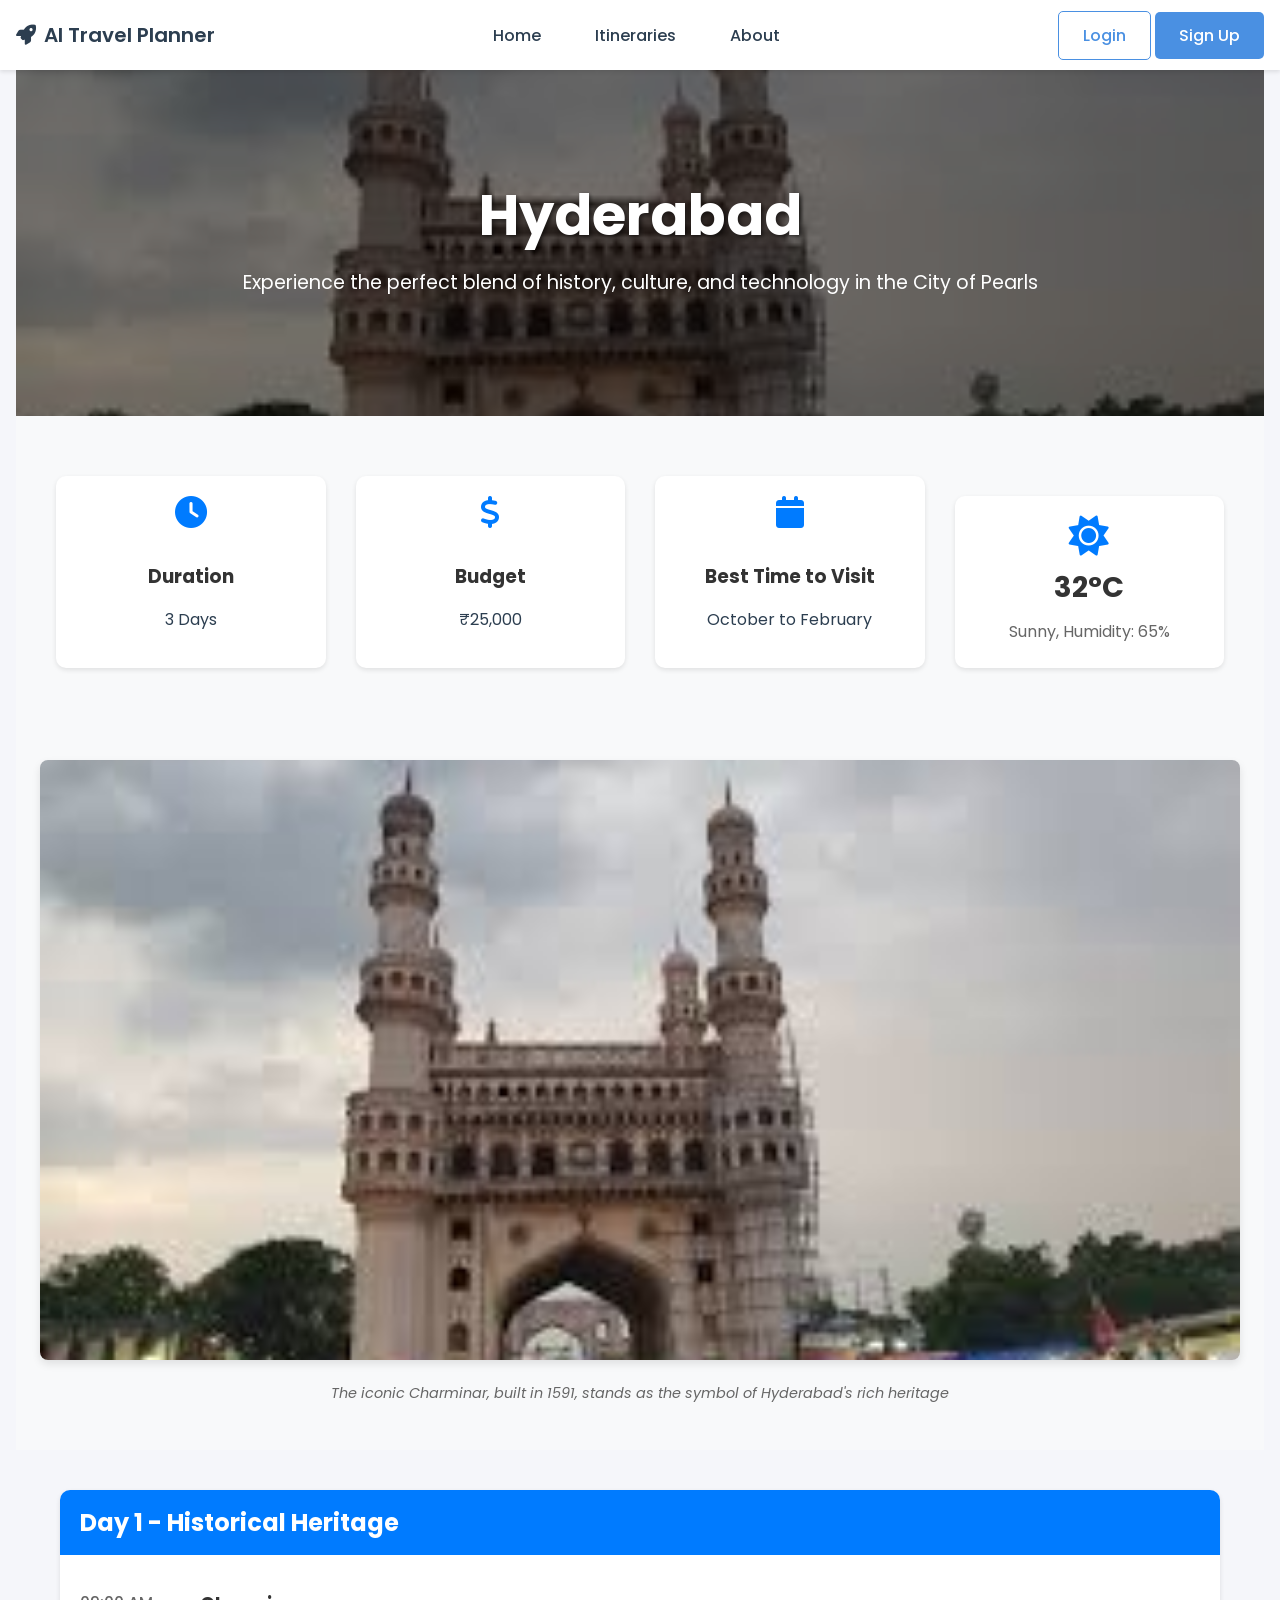
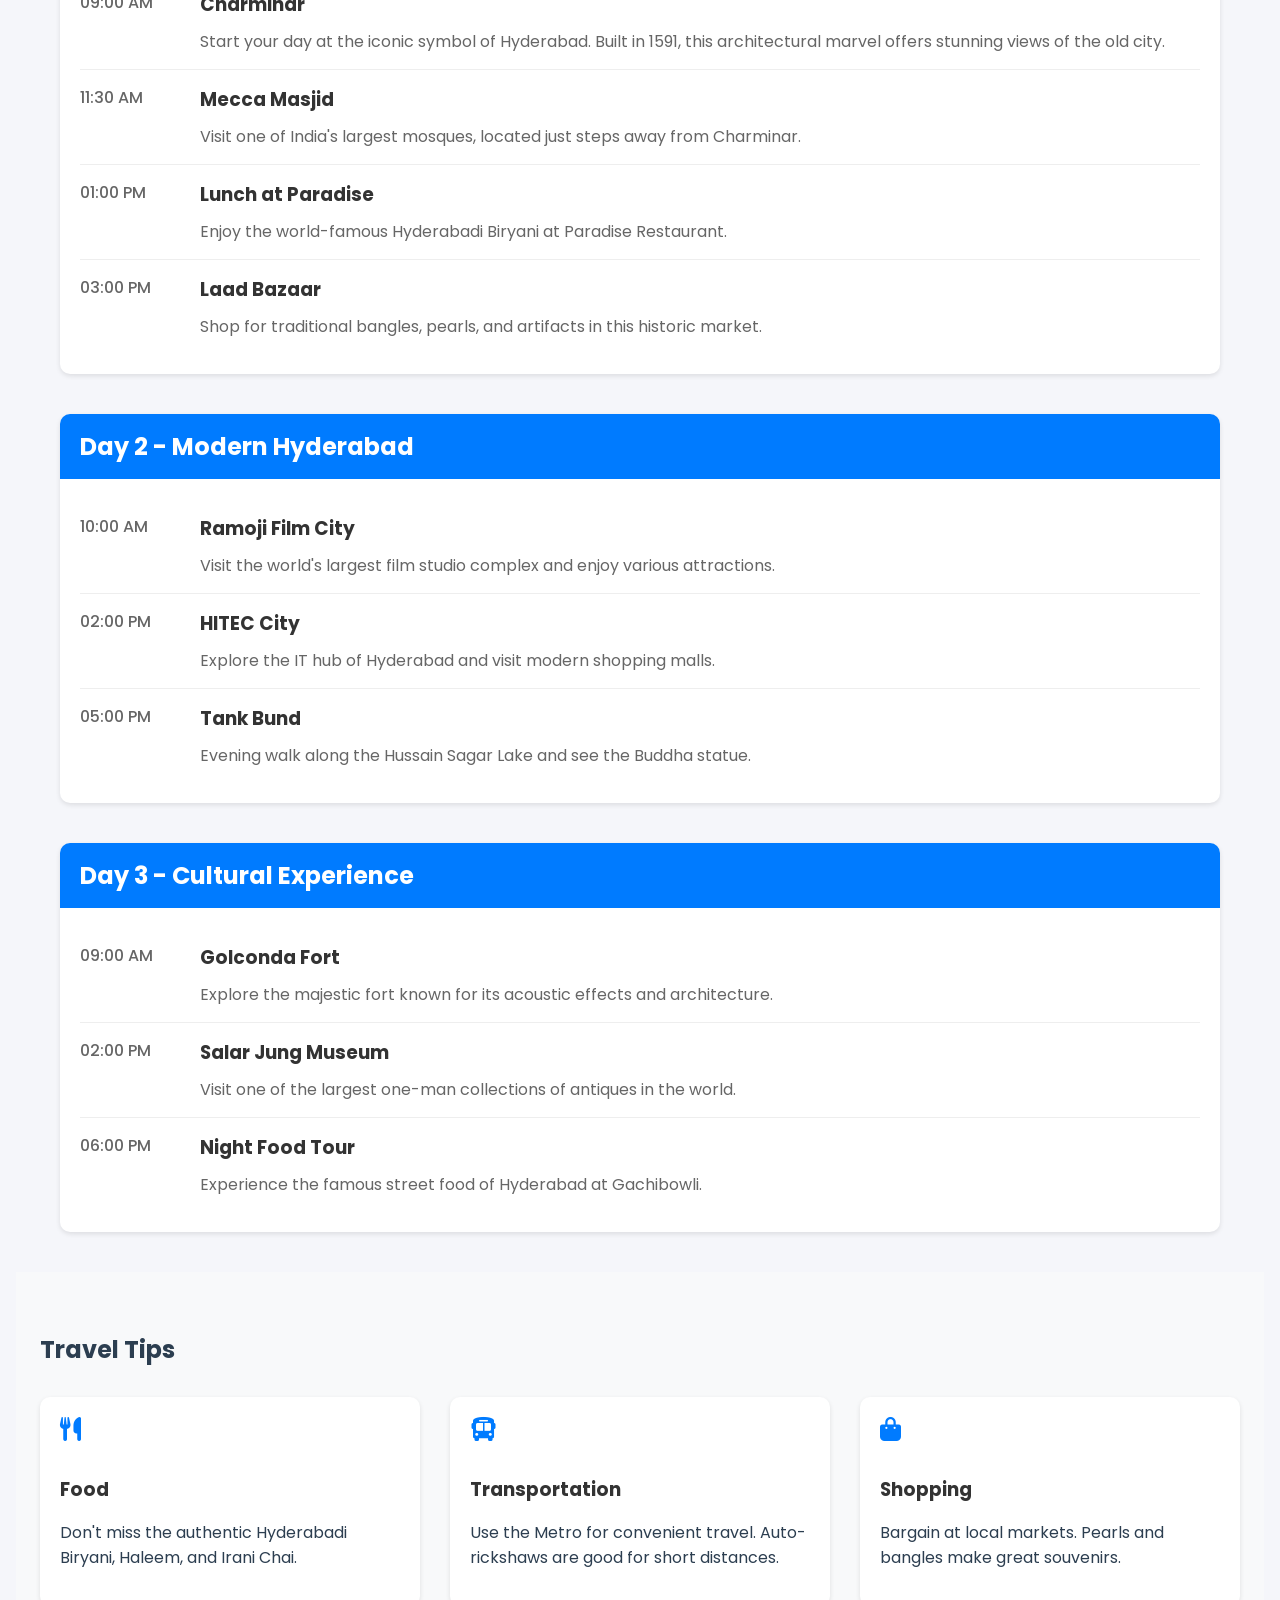
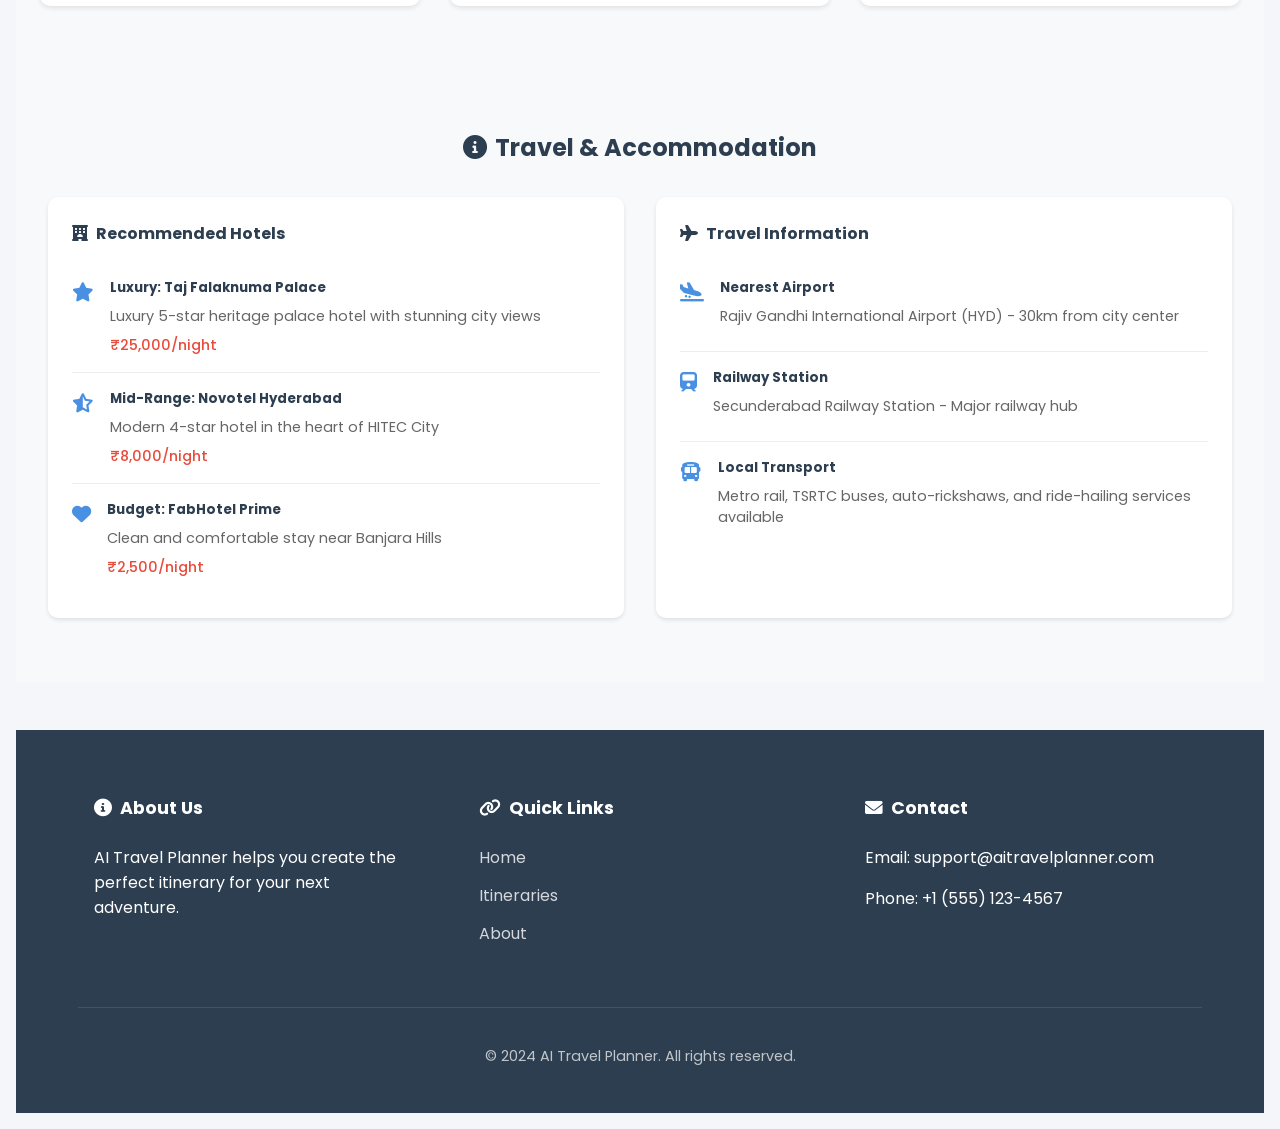
==== ui proj 2/hyderabad.html @ 0a35a062 "Initial commit: Adding UI project files" ====
<!DOCTYPE html>
<html lang="en">
<head>
    <meta charset="UTF-8">
    <meta name="viewport" content="width=device-width, initial-scale=1.0">
    <title>Hyderabad Itinerary - AI Travel Planner</title>
    <link rel="preconnect" href="https://fonts.googleapis.com">
    <link rel="preconnect" href="https://fonts.gstatic.com" crossorigin>
    <link href="https://fonts.googleapis.com/css2?family=Poppins:wght@300;400;500;600;700&display=swap" rel="stylesheet">
    <link rel="stylesheet" href="https://cdnjs.cloudflare.com/ajax/libs/font-awesome/6.0.0/css/all.min.css" integrity="sha512-9usAa10IRO0HhonpyAIVpjrylPvoDwiPUiKdWk5t3PyolY1cOd4DSE0Ga+ri4AuTroPR5aQvXU9xC6qOPnzFeg==" crossorigin="anonymous" referrerpolicy="no-referrer" />
    <link rel="stylesheet" href="css/common.css">
    <link rel="stylesheet" href="css/city-itinerary.css">
    <style>
        body { font-family: 'Poppins', sans-serif; margin: 0; padding: 0; }
        .navbar { background: white; padding: 1rem; }
        .city-header { min-height: 400px; }
    </style>
    <script src="js/common.js"></script>
</head>
<body>
    <main>
    <nav class="navbar">
        <div class="logo">
            <i class="fas fa-rocket"></i>
            <span>AI Travel Planner</span>
        </div>
        <div class="nav-links">
            <a href="index.html">Home</a>
            <a href="itineraries.html">Itineraries</a>
            <a href="dashboard.html" id="dashboardLink" style="display: none;">Dashboard</a>
            <a href="about.html">About</a>
        </div>
        <div class="auth-buttons">
            <a href="login.html" class="btn btn-outline">Login</a>
            <a href="signup.html" class="btn btn-primary">Sign Up</a>
        </div>
    </nav>
    <header class="city-header" style="background-image: url('hyd.jpeg'); background-color: #2c3e50;">
        <div class="city-header-content">
            <h1>Hyderabad</h1>
            <p>Experience the perfect blend of history, culture, and technology in the City of Pearls</p>
        </div>
    </header>
    <section class="city-overview">
        <div class="overview-container">
            <div class="overview-card">
                <i class="fas fa-clock"></i>
                <h3>Duration</h3>
                <p>3 Days</p>
            </div>
            <div class="overview-card">
                <i class="fas fa-dollar-sign"></i>
                <h3>Budget</h3>
                <p>₹25,000</p>
            </div>
            <div class="overview-card">
                <i class="fas fa-calendar"></i>
                <h3>Best Time to Visit</h3>
                <p>October to February</p>
            </div>
            <div class="weather-widget">
                <i class="fas fa-sun weather-icon"></i>
                <div class="temperature">32°C</div>
                <div class="weather-details">Sunny, Humidity: 65%</div>
            </div>
        </div>
    </section>
    <section class="featured-image">
        <div class="image-container">
            <img 
                src="hyd.jpeg" 
                alt="Charminar - The iconic symbol of Hyderabad" 
                class="main-image"
                width="1200"
                height="800"
                loading="lazy">
            <p class="image-caption">The iconic Charminar, built in 1591, stands as the symbol of Hyderabad's rich heritage</p>
        </div>
    </section>
    <main class="itinerary-content">
        <div class="day-section">
            <div class="day-header">
                <h2>Day 1 - Historical Heritage</h2>
            </div>
            <div class="activity-list">
                <div class="activity">
                    <div class="activity-time">09:00 AM</div>
                    <div class="activity-details">
                        <h3>Charminar</h3>
                        <p>Start your day at the iconic symbol of Hyderabad. Built in 1591, this architectural marvel offers stunning views of the old city.</p>
                    </div>
                </div>
                <div class="activity">
                    <div class="activity-time">11:30 AM</div>
                    <div class="activity-details">
                        <h3>Mecca Masjid</h3>
                        <p>Visit one of India's largest mosques, located just steps away from Charminar.</p>
                    </div>
                </div>
                <div class="activity">
                    <div class="activity-time">01:00 PM</div>
                    <div class="activity-details">
                        <h3>Lunch at Paradise</h3>
                        <p>Enjoy the world-famous Hyderabadi Biryani at Paradise Restaurant.</p>
                    </div>
                </div>
                <div class="activity">
                    <div class="activity-time">03:00 PM</div>
                    <div class="activity-details">
                        <h3>Laad Bazaar</h3>
                        <p>Shop for traditional bangles, pearls, and artifacts in this historic market.</p>
                    </div>
                </div>
            </div>
        </div>
        <div class="day-section">
            <div class="day-header">
                <h2>Day 2 - Modern Hyderabad</h2>
            </div>
            <div class="activity-list">
                <div class="activity">
                    <div class="activity-time">10:00 AM</div>
                    <div class="activity-details">
                        <h3>Ramoji Film City</h3>
                        <p>Visit the world's largest film studio complex and enjoy various attractions.</p>
                    </div>
                </div>
                <div class="activity">
                    <div class="activity-time">02:00 PM</div>
                    <div class="activity-details">
                        <h3>HITEC City</h3>
                        <p>Explore the IT hub of Hyderabad and visit modern shopping malls.</p>
                    </div>
                </div>
                <div class="activity">
                    <div class="activity-time">05:00 PM</div>
                    <div class="activity-details">
                        <h3>Tank Bund</h3>
                        <p>Evening walk along the Hussain Sagar Lake and see the Buddha statue.</p>
                    </div>
                </div>
            </div>
        </div>
        <div class="day-section">
            <div class="day-header">
                <h2>Day 3 - Cultural Experience</h2>
            </div>
            <div class="activity-list">
                <div class="activity">
                    <div class="activity-time">09:00 AM</div>
                    <div class="activity-details">
                        <h3>Golconda Fort</h3>
                        <p>Explore the majestic fort known for its acoustic effects and architecture.</p>
                    </div>
                </div>
                <div class="activity">
                    <div class="activity-time">02:00 PM</div>
                    <div class="activity-details">
                        <h3>Salar Jung Museum</h3>
                        <p>Visit one of the largest one-man collections of antiques in the world.</p>
                    </div>
                </div>
                <div class="activity">
                    <div class="activity-time">06:00 PM</div>
                    <div class="activity-details">
                        <h3>Night Food Tour</h3>
                        <p>Experience the famous street food of Hyderabad at Gachibowli.</p>
                    </div>
                </div>
            </div>
        </div>
    </main>
    <section class="tips-section">
        <div class="tips-container">
            <h2>Travel Tips</h2>
            <div class="tips-grid">
                <div class="tip-card">
                    <i class="fas fa-utensils"></i>
                    <h3>Food</h3>
                    <p>Don't miss the authentic Hyderabadi Biryani, Haleem, and Irani Chai.</p>
                </div>
                <div class="tip-card">
                    <i class="fas fa-bus"></i>
                    <h3>Transportation</h3>
                    <p>Use the Metro for convenient travel. Auto-rickshaws are good for short distances.</p>
                </div>
                <div class="tip-card">
                    <i class="fas fa-shopping-bag"></i>
                    <h3>Shopping</h3>
                    <p>Bargain at local markets. Pearls and bangles make great souvenirs.</p>
                </div>
            </div>
        </div>
    </section>
    <section class="travel-accommodation-section">
        <div class="section-container">
            <h2><i class="fas fa-info-circle"></i> Travel & Accommodation</h2>
            <div class="info-grid">
                <div class="info-card">
                    <h4><i class="fas fa-hotel"></i> Recommended Hotels</h4>
                    <ul class="info-list">
                        <li>
                            <i class="fas fa-star"></i>
                            <div class="info-content">
                                <h5>Luxury: Taj Falaknuma Palace</h5>
                                <p>Luxury 5-star heritage palace hotel with stunning city views</p>
                                <span class="price-range">₹25,000/night</span>
                            </div>
                        </li>
                        <li>
                            <i class="fas fa-star-half-alt"></i>
                            <div class="info-content">
                                <h5>Mid-Range: Novotel Hyderabad</h5>
                                <p>Modern 4-star hotel in the heart of HITEC City</p>
                                <span class="price-range">₹8,000/night</span>
                            </div>
                        </li>
                        <li>
                            <i class="fas fa-heart"></i>
                            <div class="info-content">
                                <h5>Budget: FabHotel Prime</h5>
                                <p>Clean and comfortable stay near Banjara Hills</p>
                                <span class="price-range">₹2,500/night</span>
                            </div>
                        </li>
                    </ul>
                </div>
                <div class="info-card">
                    <h4><i class="fas fa-plane"></i> Travel Information</h4>
                    <ul class="info-list">
                        <li>
                            <i class="fas fa-plane-arrival"></i>
                            <div class="info-content">
                                <h5>Nearest Airport</h5>
                                <p>Rajiv Gandhi International Airport (HYD) - 30km from city center</p>
                            </div>
                        </li>
                        <li>
                            <i class="fas fa-train"></i>
                            <div class="info-content">
                                <h5>Railway Station</h5>
                                <p>Secunderabad Railway Station - Major railway hub</p>
                            </div>
                        </li>
                        <li>
                            <i class="fas fa-bus"></i>
                            <div class="info-content">
                                <h5>Local Transport</h5>
                                <p>Metro rail, TSRTC buses, auto-rickshaws, and ride-hailing services available</p>
                            </div>
                        </li>
                    </ul>
                </div>
            </div>
        </div>
    </section>
    <footer class="footer">
        <div class="footer-content">
            <div class="footer-section">
                <h3><i class="fas fa-info-circle"></i> About Us</h3>
                <p>AI Travel Planner helps you create the perfect itinerary for your next adventure.</p>
            </div>
            <div class="footer-section">
                <h3><i class="fas fa-link"></i> Quick Links</h3>
                <a href="index.html">Home</a>
                <a href="itineraries.html">Itineraries</a>
                <a href="about.html">About</a>
            </div>
            <div class="footer-section">
                <h3><i class="fas fa-envelope"></i> Contact</h3>
                <p>Email: support@aitravelplanner.com</p>
                <p>Phone: +1 (555) 123-4567</p>
            </div>
        </div>
        <div class="footer-bottom">
            <p>&copy; 2024 AI Travel Planner. All rights reserved.</p>
        </div>
    </footer>
    <script src="js/auth.js"></script>
    <script src="js/css-check.js"></script>
    <script>
        // Handle image loading
        document.addEventListener('DOMContentLoaded', function() {
            const headerImage = document.querySelector('.city-header');
            const mainImage = document.querySelector('.main-image');
            // Fallback for header background
            if (headerImage) {
                const url = getComputedStyle(headerImage).backgroundImage;
                if (url === 'none' || url === '') {
                    headerImage.style.backgroundColor = '#2c3e50';
                }
            }
            // Fallback for main image
            if (mainImage) {
                mainImage.onerror = function() {
                    this.style.display = 'none';
                    const caption = document.querySelector('.image-caption');
                    if (caption) {
                        caption.style.display = 'none';
                    }
                };
            }
        });
    </script>
    </main>
</body>
</html>
---- ui proj 2/css/common.css ----
:root {
    --primary-color: #4a90e2;
    --secondary-color: #2c3e50;
    --accent-color: #e74c3c;
    --background-color: #f5f6fa;
    --text-color: #2c3e50;
    --border-color: #dcdde1;
    --shadow-color: rgba(0, 0, 0, 0.1);
    --header-height: 70px;
    --container-padding: 1rem;
}
html {
    scroll-behavior: smooth;
}
body {
    font-family: 'Poppins', sans-serif;
    margin: 0;
    padding: 0;
    padding-top: var(--header-height);
    background-color: var(--background-color);
    color: var(--text-color);
    min-height: 100vh;
    display: flex;
    flex-direction: column;
}
.navbar {
    display: flex;
    flex-wrap: wrap;
    justify-content: space-between;
    align-items: center;
    padding: 0.75rem 5%;
    background-color: white;
    box-shadow: 0 2px 4px var(--shadow-color);
    position: fixed;
    top: 0;
    left: 0;
    right: 0;
    z-index: 1000;
    height: var(--header-height);
    box-sizing: border-box;
}
main {
    flex: 1;
    width: 100%;
    max-width: 1400px;
    margin: 0 auto;
    padding: 1rem var(--container-padding);
    box-sizing: border-box;
}
.logo {
    display: flex;
    align-items: center;
    gap: 0.5rem;
    font-size: 1.25rem;
    font-weight: 600;
    text-decoration: none;
    color: var(--text-color);
    z-index: 10;
}
.menu-toggle {
    display: none;
    background: none;
    border: none;
    font-size: 1.5rem;
    cursor: pointer;
    z-index: 10;
}
.nav-links {
    display: flex;
    gap: 1.5rem;
    transition: all 0.3s ease;
}
.nav-links a {
    color: var(--text-color);
    text-decoration: none;
    margin: 0 15px;
    font-weight: 500;
    transition: color 0.3s ease, opacity 0.3s ease;
}
.nav-links a:hover,
.nav-links a.active {
    color: var(--primary-color);
}
.hamburger {
    display: none;
}
@media (max-width: 768px) {
    .menu-toggle {
        display: block;
    }
    .nav-links {
        position: fixed;
        top: 0;
        right: -100%;
        width: 70%;
        height: 100vh;
        background: white;
        flex-direction: column;
        justify-content: center;
        align-items: center;
        box-shadow: -2px 0 10px rgba(0,0,0,0.1);
        z-index: 5;
        padding: 2rem 0;
    }
    .nav-links.active {
        right: 0;
    }
    .auth-buttons {
        display: none;
    }
    .auth-buttons.mobile {
        display: flex;
        flex-direction: column;
        gap: 1rem;
        margin-top: 2rem;
        width: 100%;
        padding: 0 2rem;
    }
    .auth-buttons.mobile .btn {
        width: 100%;
        text-align: center;
        justify-content: center;
    }
}
.footer {
    background-color: var(--secondary-color);
    color: white;
    padding: 3rem 5% 2rem;
    margin-top: 3rem;
}
.footer-content {
    max-width: 1200px;
    margin: 0 auto;
    display: grid;
    grid-template-columns: repeat(auto-fit, minmax(200px, 1fr));
    gap: 2rem;
}
.footer-section {
    padding: 0 1rem;
}
.footer-section h3 {
    display: flex;
    align-items: center;
    gap: 0.5rem;
    margin-bottom: 1.5rem;
    font-size: 1.1rem;
}
.footer-section a {
    color: rgba(255, 255, 255, 0.8);
    text-decoration: none;
    display: block;
    margin-bottom: 0.8rem;
    transition: color 0.3s ease;
}
.footer-section a:hover {
    color: white;
}
.footer-bottom {
    text-align: center;
    margin-top: 3rem;
    padding-top: 1.5rem;
    border-top: 1px solid rgba(255, 255, 255, 0.1);
    font-size: 0.9rem;
    color: rgba(255, 255, 255, 0.7);
}
@media (max-width: 768px) {
    .footer {
        padding: 2rem 5%;
    }
    .footer-content {
        grid-template-columns: 1fr;
        gap: 2.5rem;
    }
    .footer-section {
        padding: 0;
    }
    .footer-section h3 {
        margin-bottom: 1rem;
    }
}
.btn {
    padding: 0.75rem 1.5rem;
    border-radius: 5px;
    text-decoration: none;
    font-weight: 500;
    transition: all 0.3s ease;
}
.btn-primary {
    background-color: var(--primary-color);
    color: white;
}
.btn-outline {
    border: 1px solid var(--primary-color);
    color: var(--primary-color);
}
.btn-primary:hover {
    background-color: #357abd;
}
.btn-outline:hover {
    background-color: var(--primary-color);
    color: white;
}
@media (max-width: 768px) {
    .navbar {
        flex-direction: column;
        gap: 1rem;
        text-align: center;
    }
    .nav-links {
        flex-direction: column;
        gap: 1rem;
    }
}
---- ui proj 2/css/city-itinerary.css ----
.city-header {
    position: relative;
    height: 400px;
    color: white;
    text-align: center;
    display: flex;
    align-items: center;
    justify-content: center;
    background-size: cover;
    background-position: center;
    background-repeat: no-repeat;
}
.city-header::before {
    content: '';
    position: absolute;
    top: 0;
    left: 0;
    right: 0;
    bottom: 0;
    background: rgba(0, 0, 0, 0.5);
    z-index: 1;
}
.city-header-content {
    position: relative;
    z-index: 2;
    padding: 20px;
}
.city-header h1 {
    font-size: 3.5em;
    margin-bottom: 10px;
    text-shadow: 2px 2px 4px rgba(0, 0, 0, 0.5);
}
.city-header p {
    font-size: 1.2em;
    max-width: 800px;
    margin: 0 auto;
}
.city-overview {
    background-color: #f8f9fa;
    padding: 40px 20px;
}
.overview-container {
    max-width: 1200px;
    margin: 0 auto;
    display: grid;
    grid-template-columns: repeat(auto-fit, minmax(250px, 1fr));
    gap: 30px;
    padding: 20px;
}
.overview-card {
    background: white;
    border-radius: 10px;
    padding: 20px;
    box-shadow: 0 2px 5px rgba(0, 0, 0, 0.1);
    text-align: center;
}
.overview-card i {
    font-size: 2em;
    color: #007bff;
    margin-bottom: 15px;
}
.overview-card h3 {
    margin-bottom: 10px;
    color: #333;
}
.itinerary-content {
    max-width: 1200px;
    margin: 40px auto;
    padding: 0 20px;
}
.day-section {
    margin-bottom: 40px;
    background: white;
    border-radius: 10px;
    box-shadow: 0 2px 5px rgba(0, 0, 0, 0.1);
    overflow: hidden;
}
.day-header {
    background: #007bff;
    color: white;
    padding: 15px 20px;
}
.day-header h2 {
    margin: 0;
}
.activity-list {
    padding: 20px;
}
.activity {
    display: grid;
    grid-template-columns: 100px 1fr;
    gap: 20px;
    padding: 15px 0;
    border-bottom: 1px solid #eee;
}
.activity:last-child {
    border-bottom: none;
}
.activity-time {
    color: #666;
    font-weight: 500;
}
.activity-details h3 {
    margin: 0 0 10px 0;
    color: #333;
}
.activity-details p {
    margin: 0;
    color: #666;
}
.tips-section {
    background: #f8f9fa;
    padding: 40px 20px;
}
.tips-container {
    max-width: 1200px;
    margin: 0 auto;
}
.tips-grid {
    display: grid;
    grid-template-columns: repeat(auto-fit, minmax(300px, 1fr));
    gap: 30px;
    margin-top: 30px;
}
.tip-card {
    background: white;
    border-radius: 10px;
    padding: 20px;
    box-shadow: 0 2px 5px rgba(0, 0, 0, 0.1);
}
.tip-card i {
    font-size: 1.5em;
    color: #007bff;
    margin-bottom: 15px;
}
.tip-card h3 {
    margin-bottom: 10px;
    color: #333;
}
.travel-accommodation-section {
    padding: 4rem 2rem;
    background-color: #f8f9fa;
}
.section-container {
    max-width: 1200px;
    margin: 0 auto;
}
.section-container h2 {
    color: var(--secondary-color);
    margin-bottom: 2rem;
    text-align: center;
    display: flex;
    align-items: center;
    justify-content: center;
    gap: 0.5rem;
}
.info-grid {
    display: grid;
    grid-template-columns: repeat(auto-fit, minmax(300px, 1fr));
    gap: 2rem;
}
.info-card {
    background-color: white;
    border-radius: 10px;
    padding: 1.5rem;
    box-shadow: 0 2px 4px rgba(0, 0, 0, 0.1);
}
.info-card h4 {
    color: var(--secondary-color);
    margin: 0 0 1rem;
    display: flex;
    align-items: center;
    gap: 0.5rem;
}
.info-list {
    list-style: none;
    padding: 0;
    margin: 0;
}
.info-list li {
    display: flex;
    align-items: flex-start;
    gap: 1rem;
    padding: 1rem 0;
    border-bottom: 1px solid #eee;
}
.info-list li:last-child {
    border-bottom: none;
}
.info-list i {
    color: var(--primary-color);
    font-size: 1.2rem;
    margin-top: 0.25rem;
}
.info-content h5 {
    margin: 0 0 0.5rem;
    color: var(--secondary-color);
}
.info-content p {
    margin: 0 0 0.5rem;
    color: #666;
    font-size: 0.9rem;
}
.price-range {
    display: block;
    color: var(--accent-color);
    font-weight: 500;
    font-size: 0.9rem;
}
@media (max-width: 768px) {
    .travel-accommodation-section {
        padding: 2rem 1rem;
    }
    .info-grid {
        grid-template-columns: 1fr;
    }
}
@media (max-width: 768px) {
    .city-header {
        height: 300px;
    }
    .city-header h1 {
        font-size: 2.5em;
    }
    .activity {
        grid-template-columns: 1fr;
        gap: 10px;
    }
    .activity-time {
        color: #007bff;
    }
}
.weather-widget {
    background: white;
    border-radius: 10px;
    padding: 20px;
    box-shadow: 0 2px 5px rgba(0, 0, 0, 0.1);
    text-align: center;
    margin-top: 20px;
}
.weather-icon {
    font-size: 2.5em;
    color: #007bff;
    margin-bottom: 10px;
}
.temperature {
    font-size: 1.8em;
    font-weight: bold;
    color: #333;
}
.weather-details {
    color: #666;
    margin-top: 10px;
}
.featured-image {
    padding: 2rem 0;
    background-color: #f8f9fa;
}
.image-container {
    max-width: 1200px;
    margin: 0 auto;
    padding: 0 1rem;
    text-align: center;
}
.main-image {
    width: 100%;
    max-height: 600px;
    object-fit: cover;
    border-radius: 8px;
    box-shadow: 0 4px 8px rgba(0, 0, 0, 0.1);
}
.image-caption {
    margin-top: 1rem;
    color: #666;
    font-style: italic;
    font-size: 0.9rem;
}
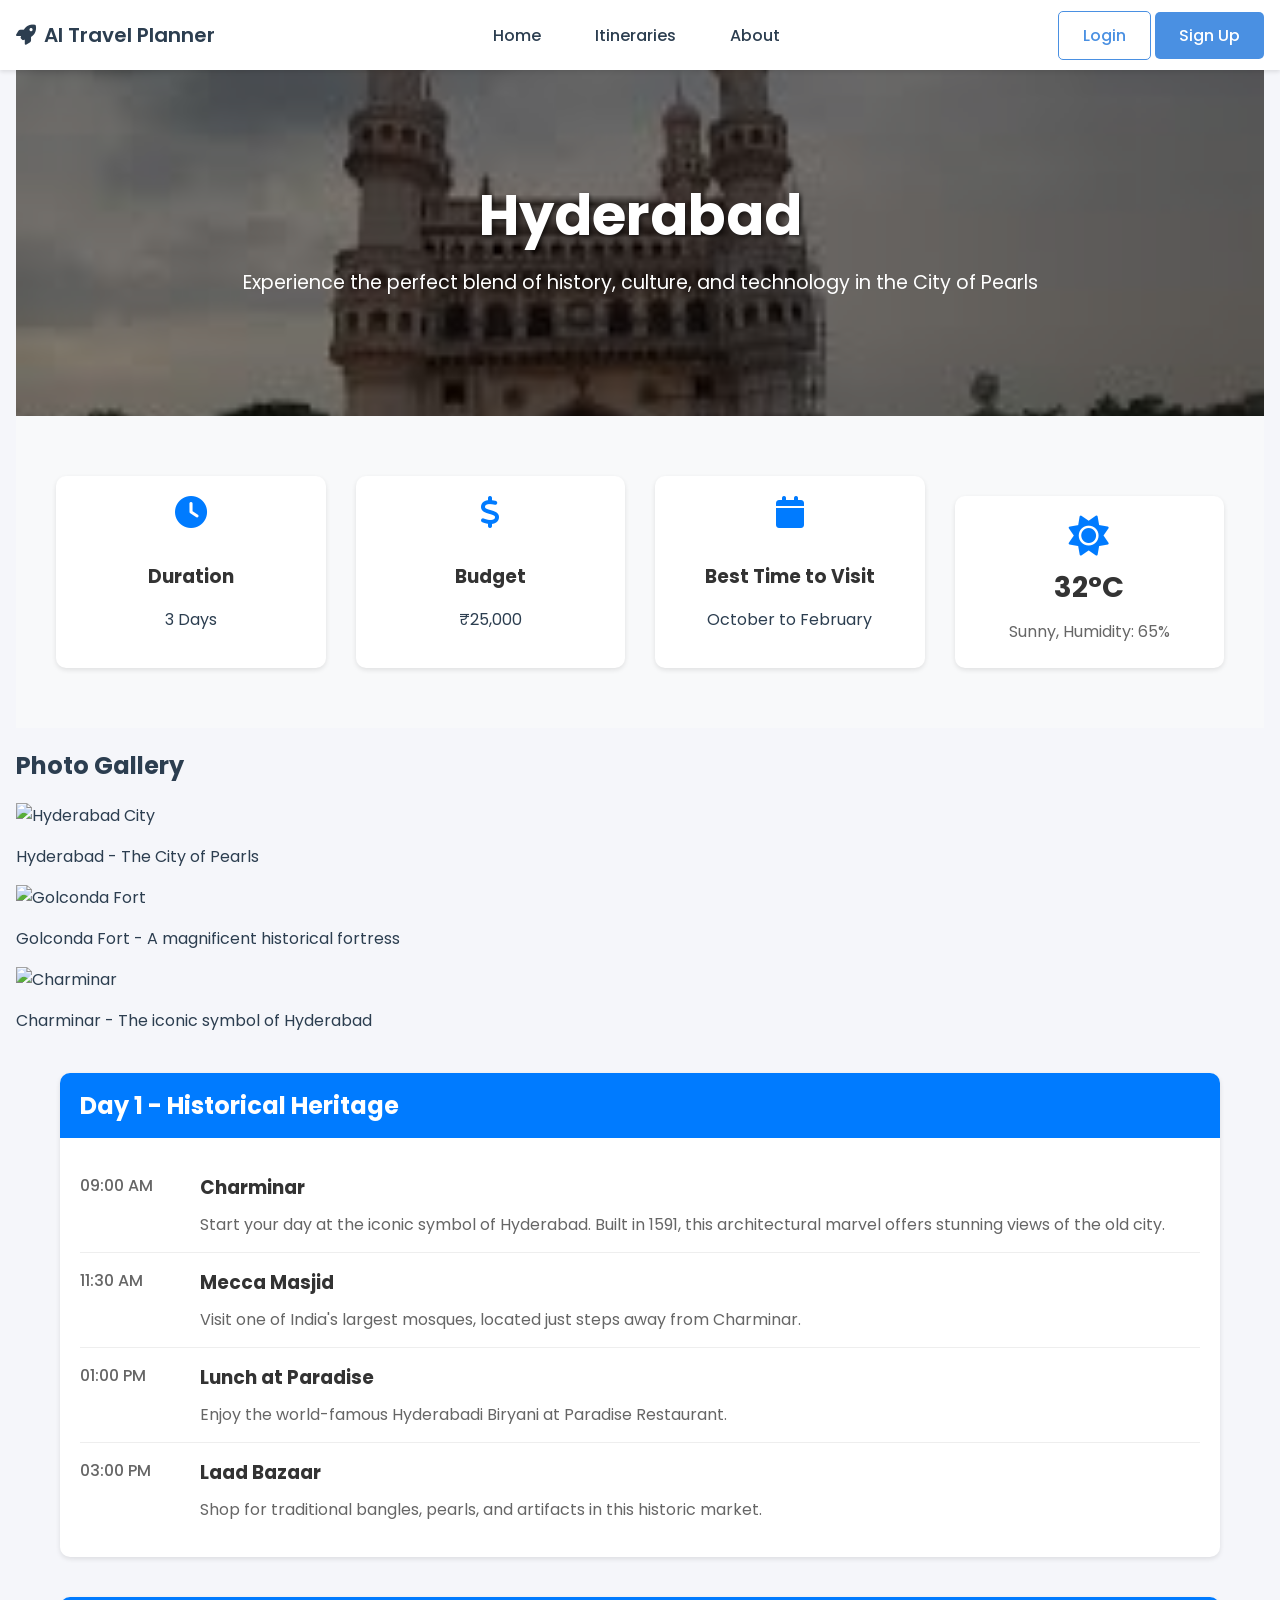
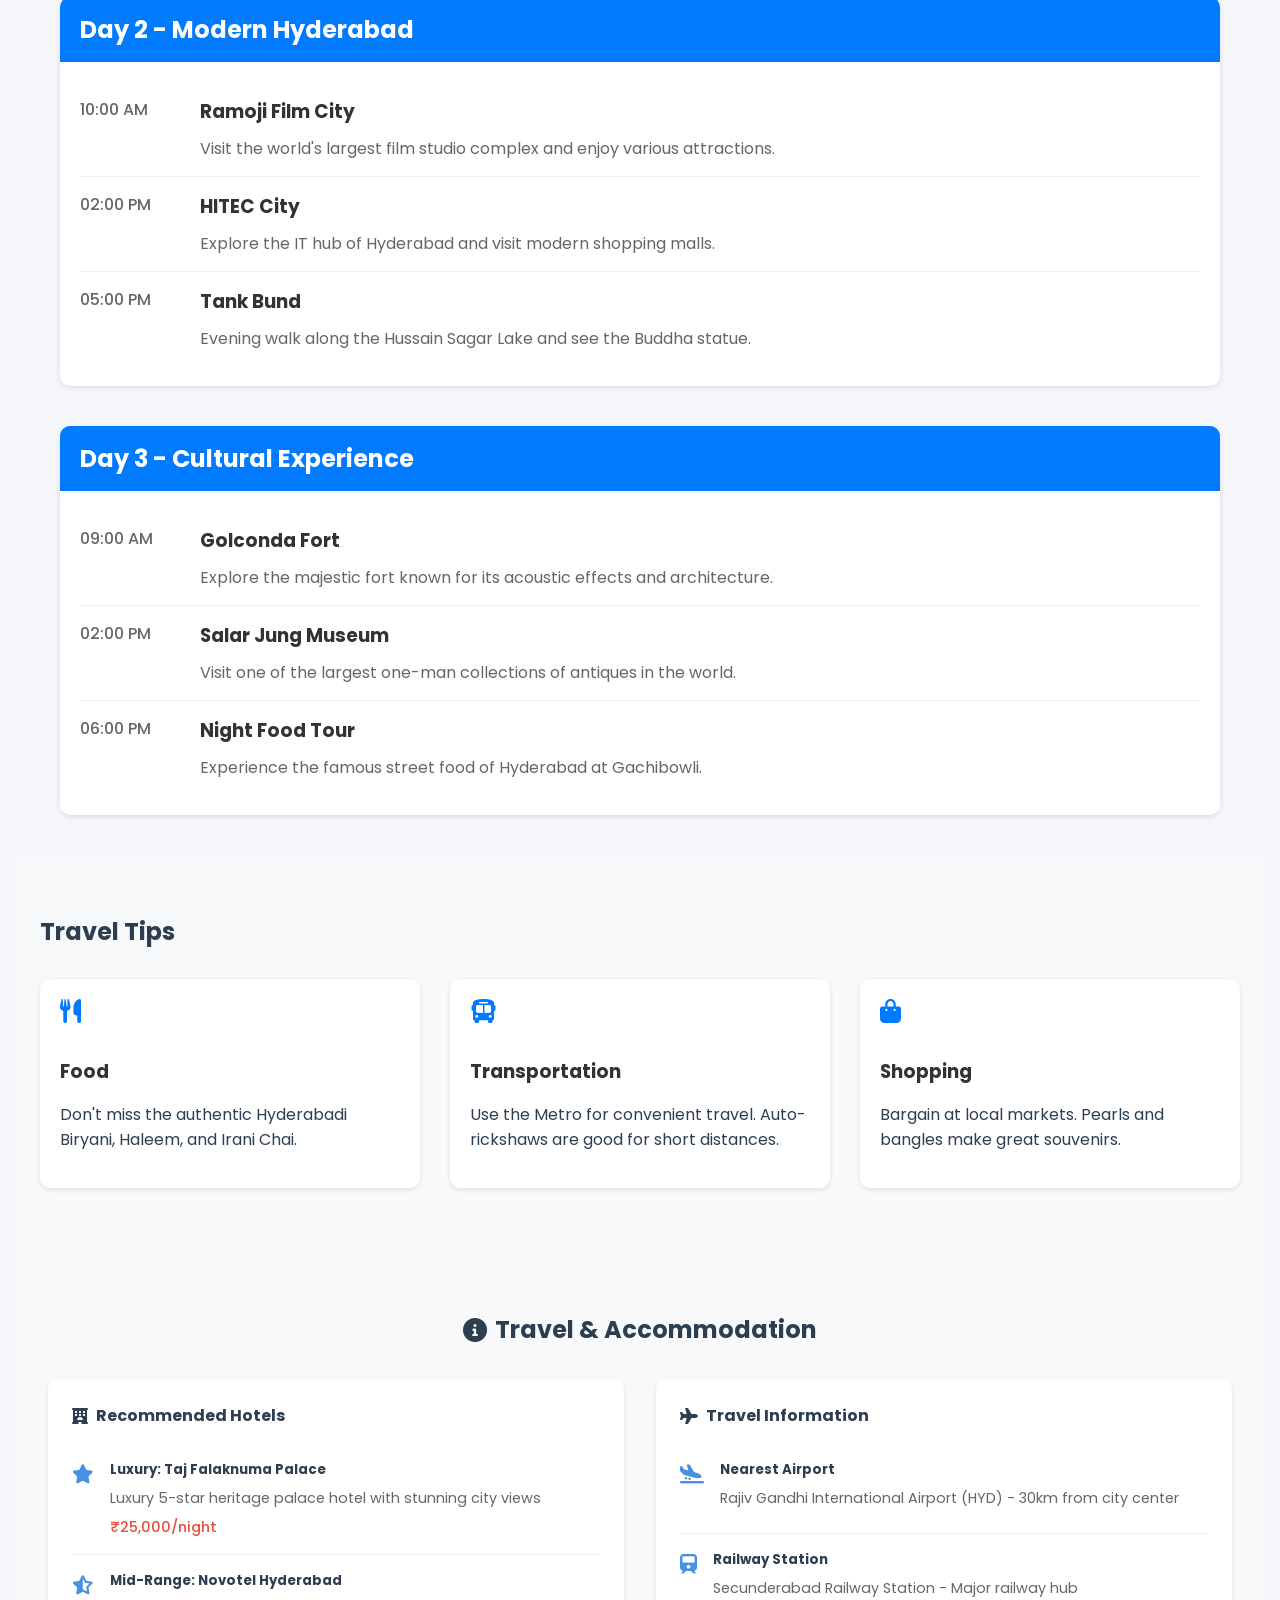
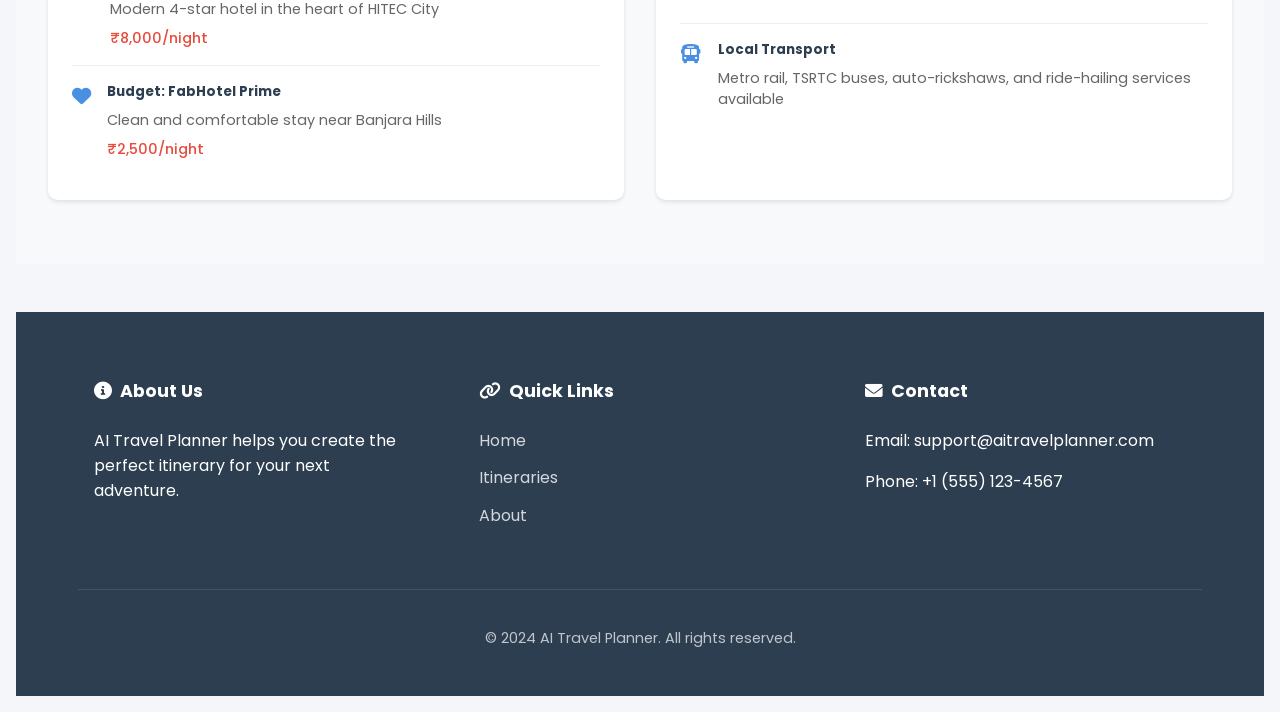
==== commit 80179b95: "Update: Added gallery sections with local images for Kochi, Kolkata, and Hyderabad pages" ====
--- a/ui proj 2/hyderabad.html
+++ b/ui proj 2/hyderabad.html
@@ -65,16 +65,23 @@
             </div>
         </div>
     </section>
-    <section class="featured-image">
-        <div class="image-container">
-            <img 
-                src="hyd.jpeg" 
-                alt="Charminar - The iconic symbol of Hyderabad" 
-                class="main-image"
-                width="1200"
-                height="800"
-                loading="lazy">
-            <p class="image-caption">The iconic Charminar, built in 1591, stands as the symbol of Hyderabad's rich heritage</p>
+    <section class="gallery-section">
+        <div class="gallery-container">
+            <h2>Photo Gallery</h2>
+            <div class="gallery-grid">
+                <div class="gallery-item">
+                    <img src="images/images/hyderabad.jpg" alt="Hyderabad City" class="gallery-image">
+                    <p class="gallery-caption">Hyderabad - The City of Pearls</p>
+                </div>
+                <div class="gallery-item">
+                    <img src="images/images/golconda.jpg" alt="Golconda Fort" class="gallery-image">
+                    <p class="gallery-caption">Golconda Fort - A magnificent historical fortress</p>
+                </div>
+                <div class="gallery-item">
+                    <img src="images/images/charminar.jpg" alt="Charminar" class="gallery-image">
+                    <p class="gallery-caption">Charminar - The iconic symbol of Hyderabad</p>
+                </div>
+            </div>
         </div>
     </section>
     <main class="itinerary-content">
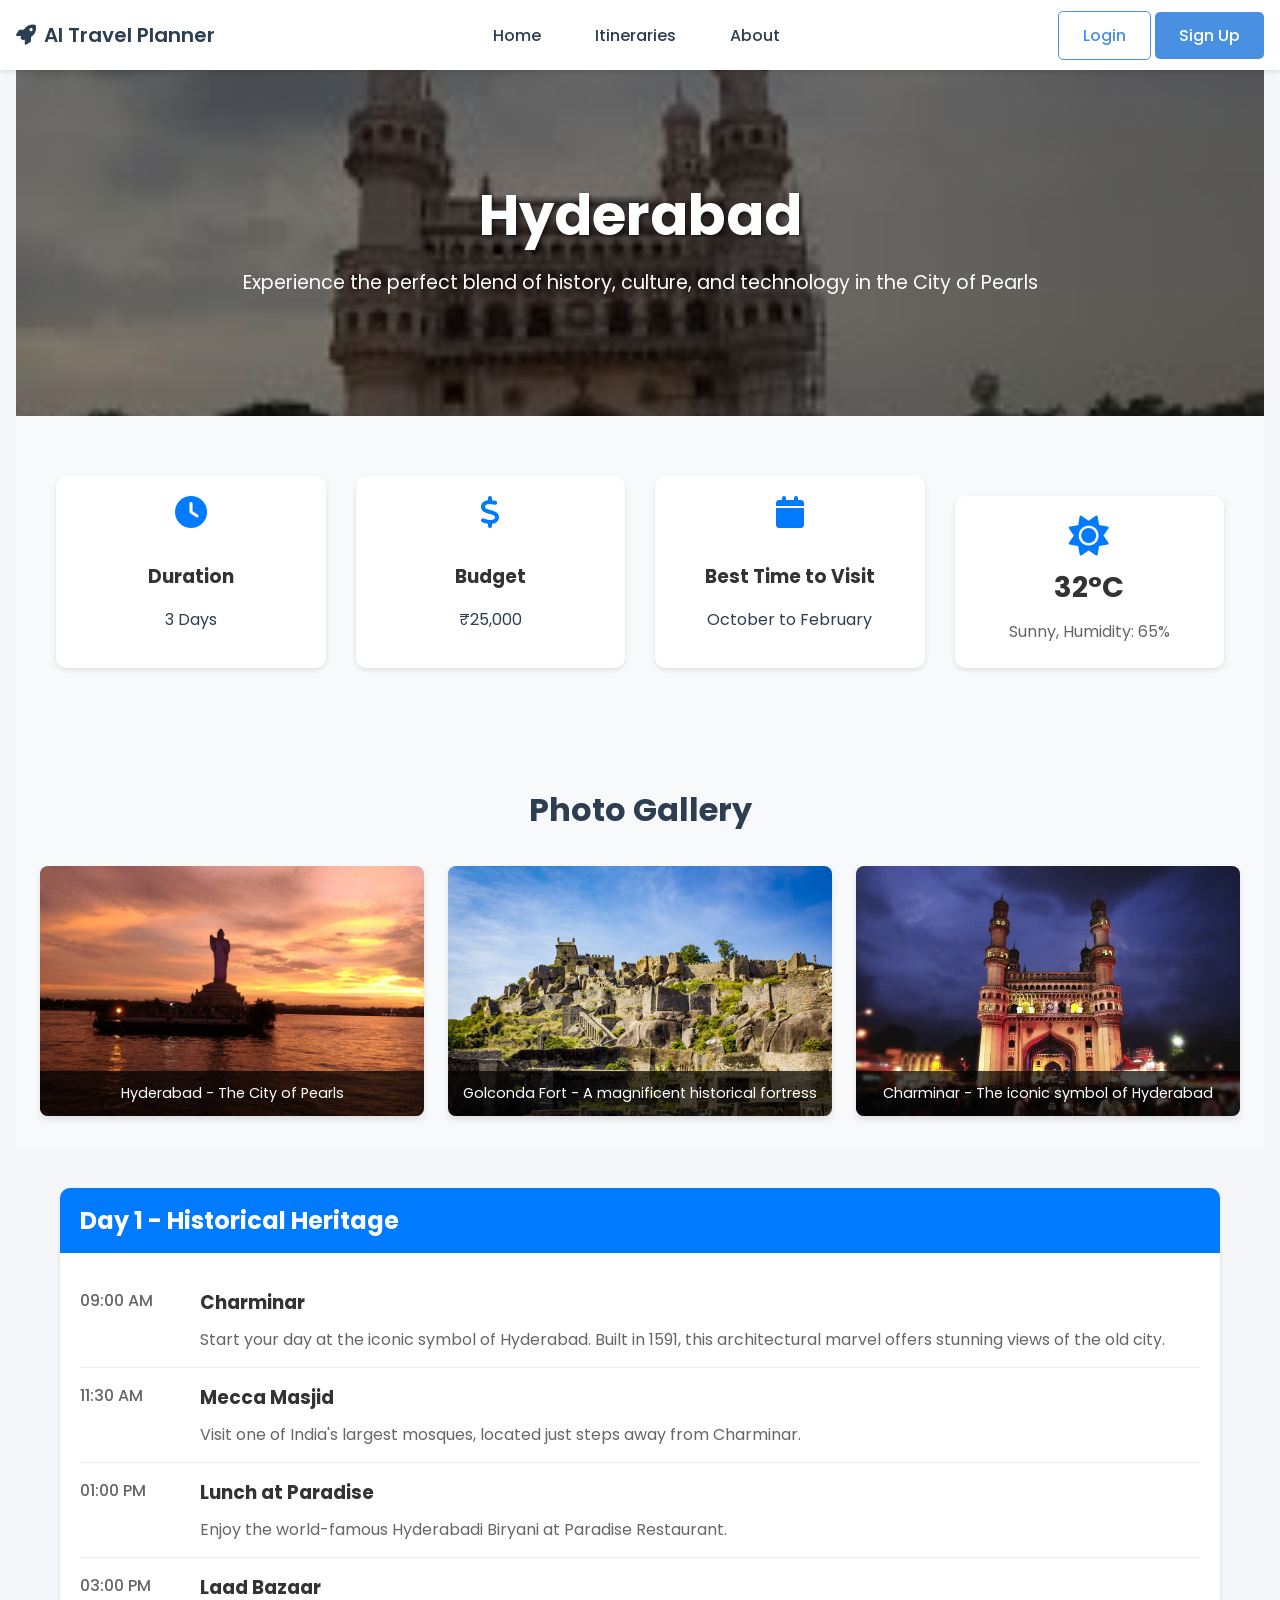
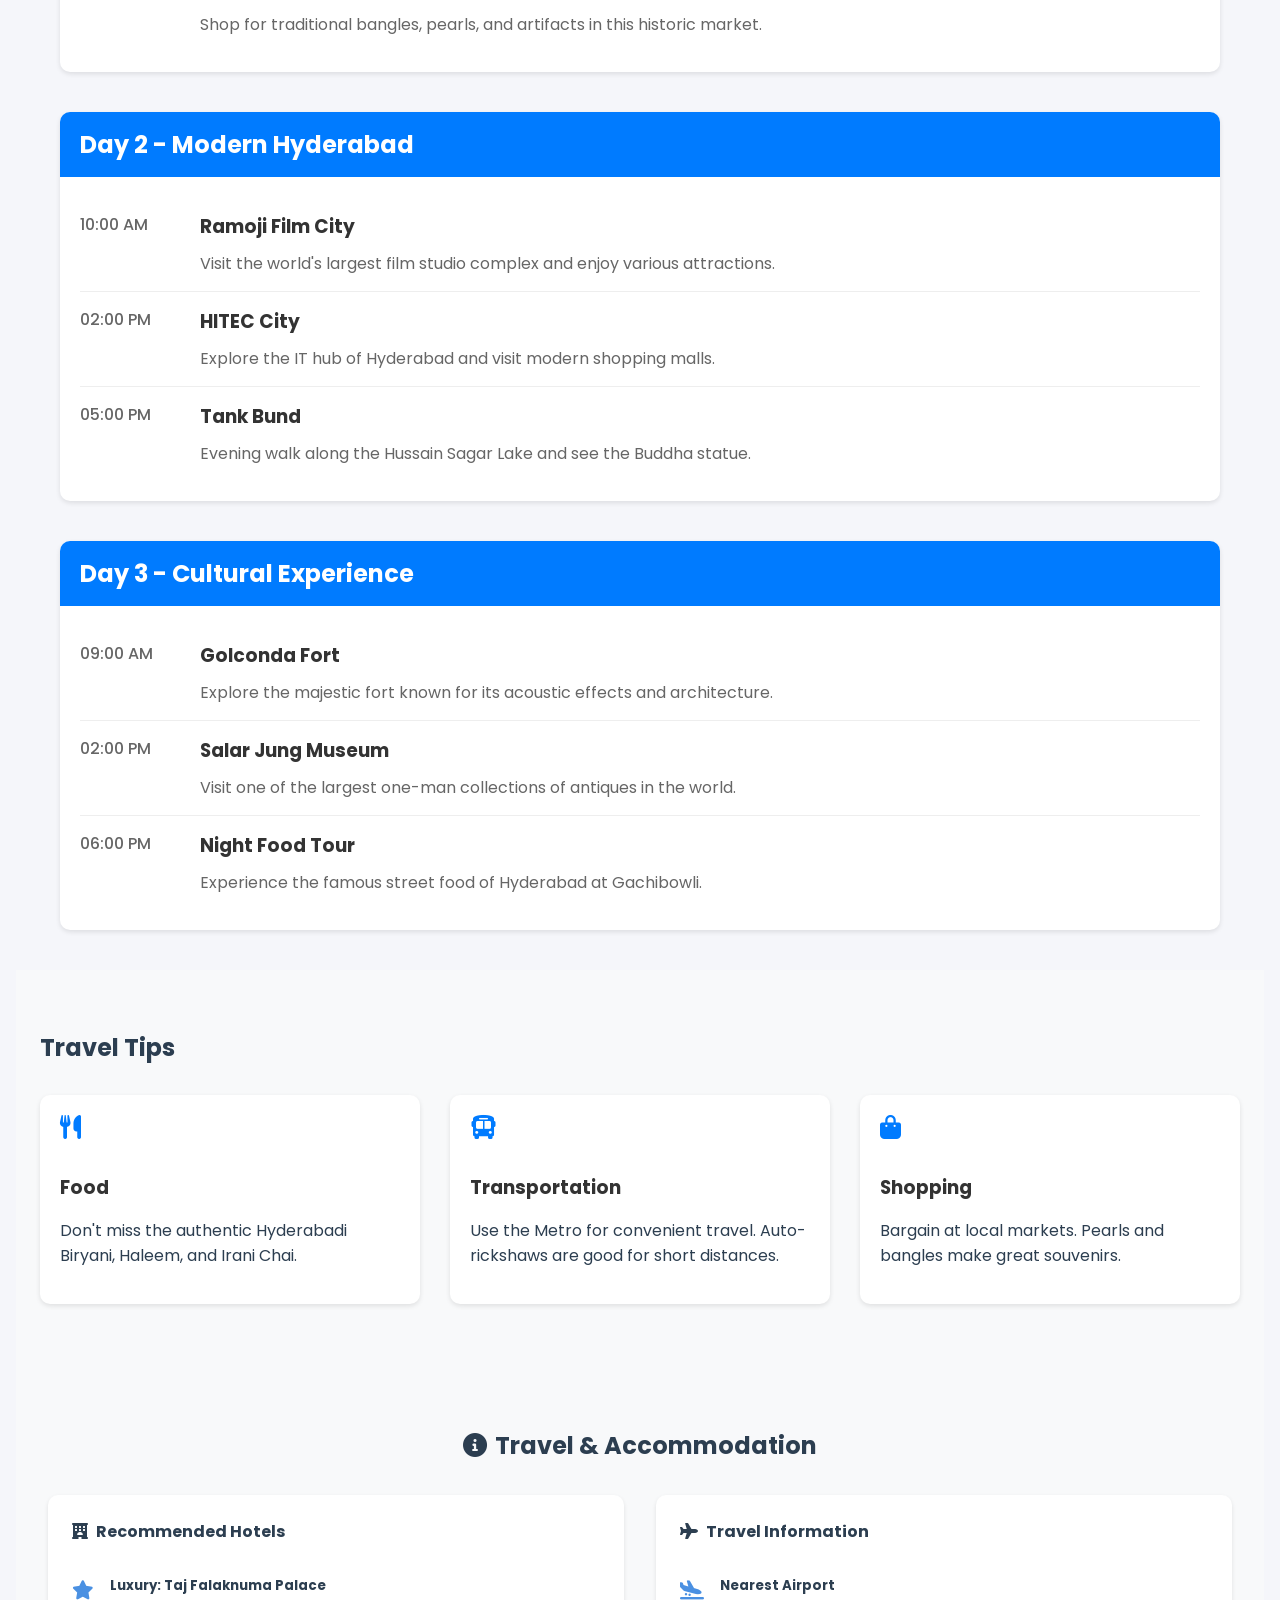
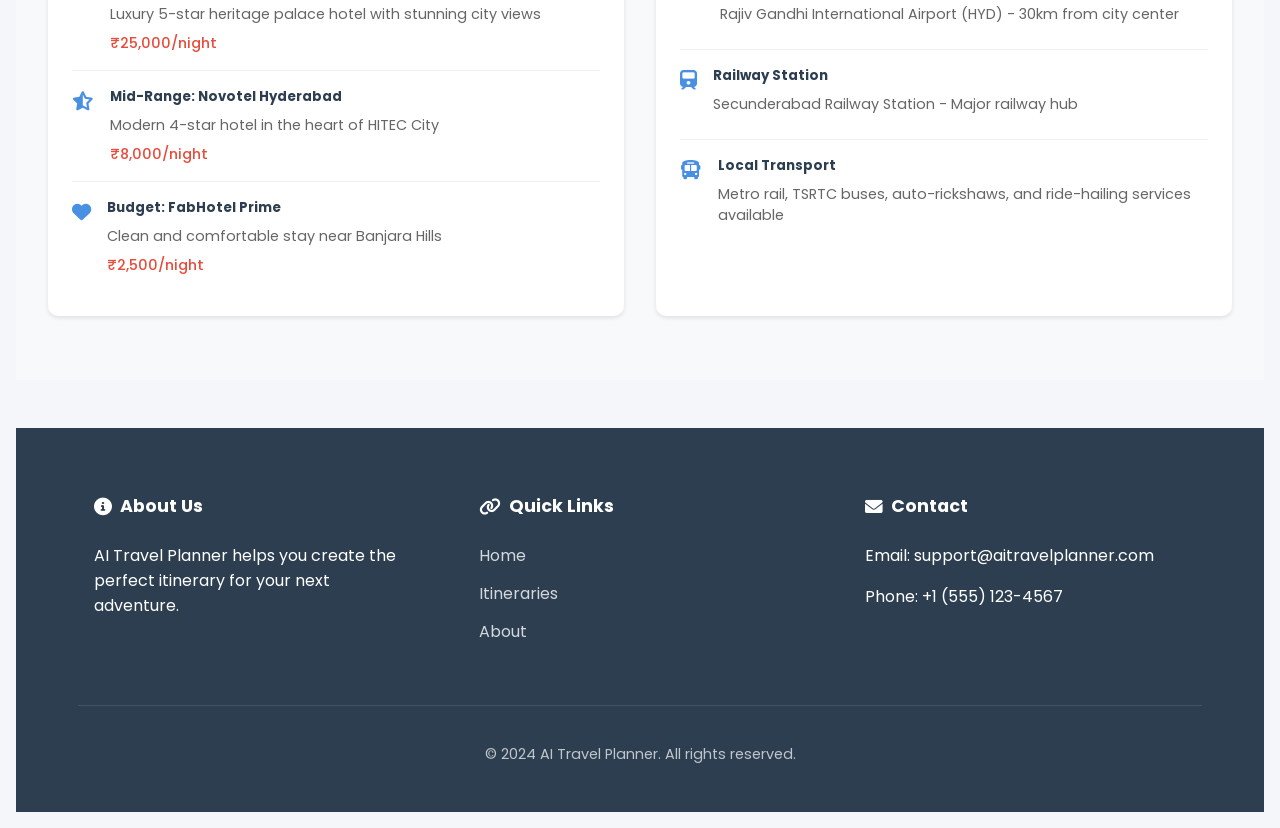
==== commit a60593c4: "Initial commit: Adding UI project with gallery sections and images" ====
--- a/ui proj 2/hyderabad.html
+++ b/ui proj 2/hyderabad.html
@@ -70,15 +70,15 @@
             <h2>Photo Gallery</h2>
             <div class="gallery-grid">
                 <div class="gallery-item">
-                    <img src="images/images/hyderabad.jpg" alt="Hyderabad City" class="gallery-image">
+                    <img src="images/hyderabad.jpg" alt="Hyderabad City" class="gallery-image">
                     <p class="gallery-caption">Hyderabad - The City of Pearls</p>
                 </div>
                 <div class="gallery-item">
-                    <img src="images/images/golconda.jpg" alt="Golconda Fort" class="gallery-image">
+                    <img src="images/golconda.jpg" alt="Golconda Fort" class="gallery-image">
                     <p class="gallery-caption">Golconda Fort - A magnificent historical fortress</p>
                 </div>
                 <div class="gallery-item">
-                    <img src="images/images/charminar.jpg" alt="Charminar" class="gallery-image">
+                    <img src="images/charminar.jpg" alt="Charminar" class="gallery-image">
                     <p class="gallery-caption">Charminar - The iconic symbol of Hyderabad</p>
                 </div>
             </div>
--- a/ui proj 2/css/city-itinerary.css
+++ b/ui proj 2/css/city-itinerary.css
@@ -275,3 +275,73 @@
     font-style: italic;
     font-size: 0.9rem;
 }
+
+/* Gallery Section Styles */
+.gallery-section {
+    padding: 2rem 0;
+    background-color: #f8f9fa;
+}
+
+.gallery-container {
+    max-width: 1200px;
+    margin: 0 auto;
+    padding: 0 1rem;
+}
+
+.gallery-container h2 {
+    text-align: center;
+    margin-bottom: 2rem;
+    color: #2c3e50;
+    font-size: 2rem;
+}
+
+.gallery-grid {
+    display: grid;
+    grid-template-columns: repeat(3, 1fr);
+    gap: 1.5rem;
+    margin: 0 auto;
+}
+
+.gallery-item {
+    position: relative;
+    overflow: hidden;
+    border-radius: 8px;
+    box-shadow: 0 4px 6px rgba(0, 0, 0, 0.1);
+    transition: transform 0.3s ease;
+}
+
+.gallery-item:hover {
+    transform: translateY(-5px);
+}
+
+.gallery-image {
+    width: 100%;
+    height: 250px;
+    object-fit: cover;
+    display: block;
+}
+
+.gallery-caption {
+    position: absolute;
+    bottom: 0;
+    left: 0;
+    right: 0;
+    background: rgba(0, 0, 0, 0.7);
+    color: white;
+    padding: 0.75rem;
+    margin: 0;
+    font-size: 0.9rem;
+    text-align: center;
+}
+
+@media (max-width: 768px) {
+    .gallery-grid {
+        grid-template-columns: repeat(2, 1fr);
+    }
+}
+
+@media (max-width: 480px) {
+    .gallery-grid {
+        grid-template-columns: 1fr;
+    }
+}
